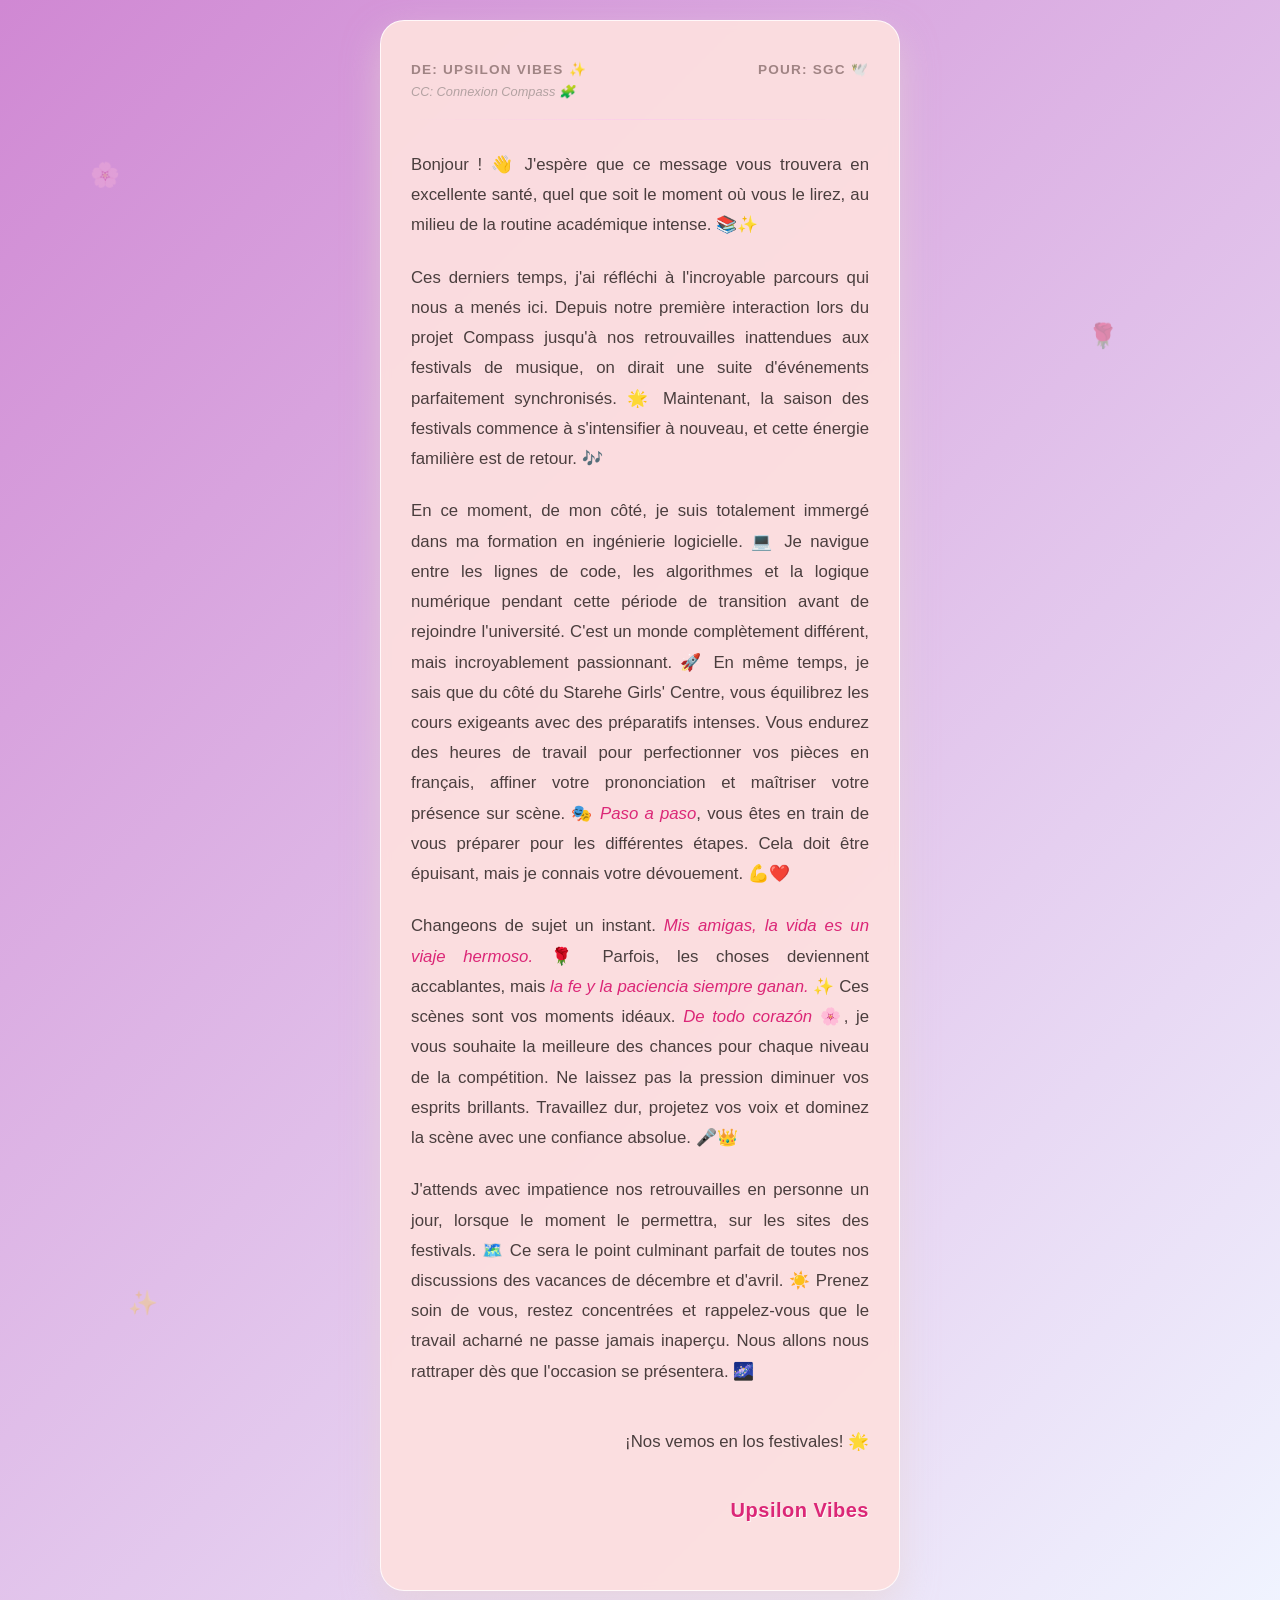
==== index.html @ d048c39b "Initial commit: Complete multi-lingual layout with custom assets" ====
<!DOCTYPE html>
<html lang="fr">
<head>
    <meta charset="UTF-8">
    <meta name="viewport" content="width=device-width, initial-scale=1.0">
    <title>Alma Luna</title>
    <link rel="stylesheet" href="styles.css">
    <link rel="icon" href="https://fav.farm/🌸">
</head>
<body>

    <div class="floating-flower" id="flower-top-left">🌸</div>
    <div class="floating-flower" id="flower-bottom-left">✨</div>
    <div class="floating-flower" id="flower-mid-right">🌹</div>

    <div class="letter-container">
        <div class="header-tags">
            <span>De: Upsilon Vibes ✨</span>
            <span>Pour: SGC 🕊️</span>
        </div>
        <div class="cc-tag">CC: Connexion Compass 🧩</div>
        
        <hr>

        <article class="french-letter">
            <p>Bonjour ! 👋 J'espère que ce message vous trouvera en excellente santé, quel que soit le moment où vous le lirez, au milieu de la routine académique intense. 📚✨</p>
            
            <p>Ces derniers temps, j'ai réfléchi à l'incroyable parcours qui nous a menés ici. Depuis notre première interaction lors du projet Compass jusqu'à nos retrouvailles inattendues aux festivals de musique, on dirait une suite d'événements parfaitement synchronisés. 🌟 Maintenant, la saison des <a href="index-v2.html" class="secret-link">festivals</a> commence à s'intensifier à nouveau, et cette énergie familière est de retour. 🎶</p>
            
            <p>En ce moment, de mon côté, je suis totalement immergé dans ma formation en ingénierie logicielle. 💻 Je navigue entre les lignes de code, les algorithmes et la logique numérique pendant cette période de transition avant de rejoindre l'université. C'est un monde complètement différent, mais incroyablement passionnant. 🚀 En même temps, je sais que du côté du Starehe Girls' Centre, vous équilibrez les cours exigeants avec des préparatifs intenses. Vous endurez des heures de travail pour perfectionner vos pièces en français, affiner votre prononciation et maîtriser votre présence sur scène. 🎭 <em>Paso a paso</em>, vous êtes en train de vous préparer pour les différentes étapes. Cela doit être épuisant, mais je connais votre dévouement. 💪❤️</p>
            
            <p>Changeons de sujet un instant. <em>Mis amigas, la vida es un viaje hermoso.</em> 🌹 Parfois, les choses deviennent accablantes, mais <em>la fe y la paciencia siempre ganan.</em> ✨ Ces scènes sont vos moments idéaux. <em>De todo corazón</em> 🌸, je vous souhaite la meilleure des chances pour chaque niveau de la compétition. Ne laissez pas la pression diminuer vos esprits brillants. Travaillez dur, projetez vos voix et dominez la scène avec une confiance absolue. 🎤👑</p>
            
            <p>J'attends avec impatience nos retrouvailles en personne un jour, lorsque le moment le permettra, sur les sites des festivals. 🗺️ Ce sera le point culminant parfait de toutes nos discussions des vacances de décembre et d'avril. ☀️ Prenez soin de vous, restez concentrées et rappelez-vous que le travail acharné ne passe jamais inaperçu. Nous allons nous rattraper dès que l'occasion se présentera. 🌌</p>
            
            <p class="signature">¡Nos vemos en los festivales! 🌟<br><br><strong>Upsilon Vibes</strong></p>
        </article>
    </div>

</body>
</html>
---- styles.css ----
/* ==========================================================================
   Base Clean Slate / Reinicialización de base
   ========================================================================== */
* {
    box-sizing: border-box;
    margin: 0;
    padding: 0;
}

body {
    /* Romantic pastel canvas gradient */
    background: linear-gradient(135deg, #d088d3 0%, #f0f4ff 100%);
    font-family: 'Segoe UI', Roboto, Helvetica, Arial, sans-serif;
    display: flex;
    justify-content: center;
    align-items: center;
    min-height: 100vh;
    padding: 20px;
    overflow-x: hidden;
    position: relative;
}

/* ==========================================================================
   Ambient Floating Particles / Elementos flotantes de fondo
   ========================================================================== */
.floating-flower {
    position: absolute;
    font-size: 1.5rem;
    opacity: 0.3;
    animation: floatAnim 6s ease-in-out infinite;
    user-select: none;
    pointer-events: none;
}

/* Individual node settings instead of inline CSS configurations */
#flower-top-left {
    top: 10%;
    left: 7%;
}

#flower-bottom-left {
    top: 80%;
    left: 10%;
    animation-delay: 2s;
}

#flower-mid-right {
    top: 20%;
    left: 85%;
    animation-delay: 4s;
}

@keyframes floatAnim {
    0%, 100% { transform: translateY(0) rotate(0deg); }
    50% { transform: translateY(-15px) rotate(10deg); }
}

/* ==========================================================================
   Letter Presentation Container / Estructura del pergamino digital
   ========================================================================== */
.letter-container {
    background-color: rgba(252, 223, 223, 0.95);
    width: 100%;
    max-width: 520px;
    padding: 40px 30px;
    border-radius: 24px;
    box-shadow: 0 15px 35px rgba(230, 210, 210, 0.6);
    border: 1px solid rgba(255, 255, 255, 0.8);
    position: relative;
    backdrop-filter: blur(5px);
}

/* ==========================================================================
   Headers and Metadata Meta / Encabezados y etiquetas descriptivas
   ========================================================================== */
.header-tags {
    display: flex;
    justify-content: space-between;
    font-size: 0.85rem;
    color: #a08484; /* Soft elegant rose gold color tint */
    font-weight: 700;
    text-transform: uppercase;
    letter-spacing: 1.2px;
    margin-bottom: 12px;
}

.cc-tag {
    font-size: 0.8rem;
    color: #b3a2a2;
    margin-top: -5px;
    margin-bottom: 20px;
    font-style: italic;
}

hr {
    border: 0;
    height: 1px;
    background: linear-gradient(to right, transparent, #fbcfe8, transparent);
    margin-bottom: 30px;
}

/* ==========================================================================
   Letter Typography Body / Estilo y formato tipográfico del texto
   ========================================================================== */
.french-letter p {
    color: #4a3e3e; /* Warm espresso tone instead of generic cold black */
    font-size: 1.05rem;
    line-height: 1.8;
    margin-bottom: 22px;
    text-align: justify;
}

/* Highlighting emphasis blocks for the embedded Spanish expressions */
.french-letter em {
    font-style: italic;
    color: #db2777; /* Deep vivid rose focus accent color */
    font-weight: 500;
}

/* Stealth anchor configuration pointing to the translation file */
.secret-link {
    color: #4a3e3e;
    text-decoration: none;
    cursor: default;
    border-bottom: 1px dashed transparent;
    transition: all 0.3s ease;
}

.secret-link:hover {
    color: #db2777;
    border-bottom: 1px dashed #db2777;
    cursor: pointer;
}

/* ==========================================================================
   Closing Footnotes / Firma y cierre de la página
   ========================================================================== */
.signature {
    margin-top: 40px;
    font-size: 1.1rem;
    color: #4a3e3e;
    text-align: right !important;
}

.signature strong {
    font-size: 1.25rem;
    color: #db2777;
    font-weight: 700;
    letter-spacing: 0.5px;
    display: inline-block;
    margin-top: 5px;
    text-shadow: 1px 1px 0px rgba(255, 255, 255, 0.8);
}

/* ==========================================================================
   Mobile Optimization Constraints / Ajustes responsivos para smartphones
   ========================================================================== */
@media (max-width: 480px) {
    .letter-container {
        padding: 30px 20px;
        border-radius: 20px;
    }
    .french-letter p {
        font-size: 1rem;
        line-height: 1.7;
    }
}
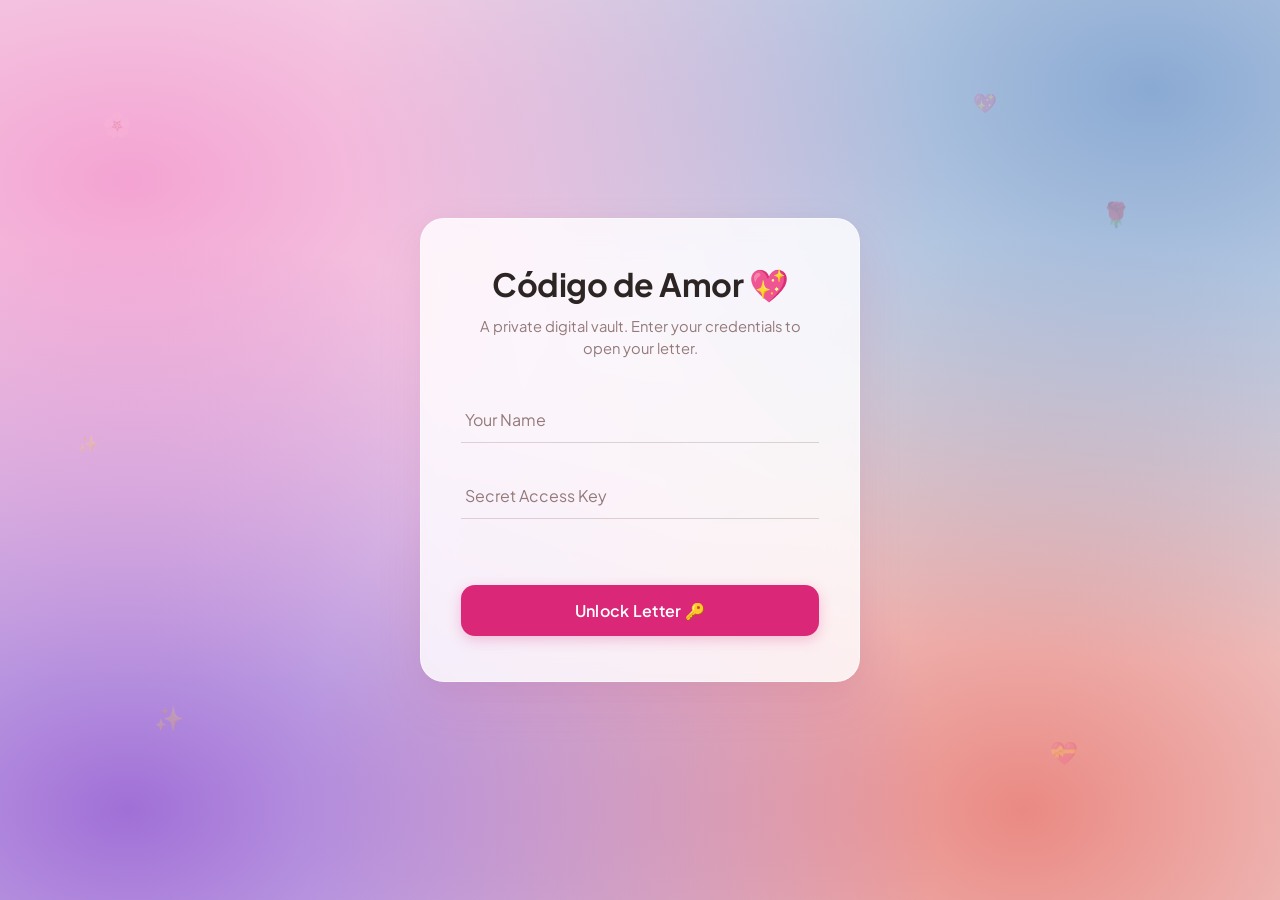
==== commit c0d88dd7: "feat:secure multi-vault mailbox architecture complete with the first letters" ====
--- a/index.html
+++ b/index.html
@@ -1,41 +1,75 @@
 <!DOCTYPE html>
-<html lang="fr">
+<html lang="en">
 <head>
     <meta charset="UTF-8">
     <meta name="viewport" content="width=device-width, initial-scale=1.0">
-    <title>Alma Luna</title>
+    <title>Solo Para Ti 🕊️</title>
+    <link rel="icon" href="https://fav.farm/💌">
     <link rel="stylesheet" href="styles.css">
-    <link rel="icon" href="https://fav.farm/🌸">
 </head>
 <body>
 
-    <div class="floating-flower" id="flower-top-left">🌸</div>
-    <div class="floating-flower" id="flower-bottom-left">✨</div>
-    <div class="floating-flower" id="flower-mid-right">🌹</div>
+    <div class="floating-particle" id="p1">🌸</div>
+    <div class="floating-particle" id="p2">✨</div>
+    <div class="floating-particle" id="p3">🌹</div>
+    <div class="floating-particle" id="p4">💖</div>
+    <div class="floating-particle" id="p5">💝</div>
+    <div class="floating-particle" id="p6">✨</div>
 
-    <div class="letter-container">
-        <div class="header-tags">
-            <span>De: Upsilon Vibes ✨</span>
-            <span>Pour: SGC 🕊️</span>
-        </div>
-        <div class="cc-tag">CC: Connexion Compass 🧩</div>
+    <div class="card-container" id="gatekeeper-card">
+        <h1 class="landing-title">Código de Amor 💖</h1>
+        <p class="landing-subtitle">A private digital vault. Enter your credentials to open your letter.</p>
         
-        <hr>
+        <form id="vault-form" onsubmit="unlockVault(event)">
+            <div class="input-group">
+                <input type="text" id="recipient-name" required autocomplete="off">
+                <label>Your Name</label>
+            </div>
+            
+            <div class="input-group">
+                <input type="password" id="secret-key" required autocomplete="off">
+                <label>Secret Access Key</label>
+            </div>
 
-        <article class="french-letter">
-            <p>Bonjour ! 👋 J'espère que ce message vous trouvera en excellente santé, quel que soit le moment où vous le lirez, au milieu de la routine académique intense. 📚✨</p>
-            
-            <p>Ces derniers temps, j'ai réfléchi à l'incroyable parcours qui nous a menés ici. Depuis notre première interaction lors du projet Compass jusqu'à nos retrouvailles inattendues aux festivals de musique, on dirait une suite d'événements parfaitement synchronisés. 🌟 Maintenant, la saison des <a href="index-v2.html" class="secret-link">festivals</a> commence à s'intensifier à nouveau, et cette énergie familière est de retour. 🎶</p>
-            
-            <p>En ce moment, de mon côté, je suis totalement immergé dans ma formation en ingénierie logicielle. 💻 Je navigue entre les lignes de code, les algorithmes et la logique numérique pendant cette période de transition avant de rejoindre l'université. C'est un monde complètement différent, mais incroyablement passionnant. 🚀 En même temps, je sais que du côté du Starehe Girls' Centre, vous équilibrez les cours exigeants avec des préparatifs intenses. Vous endurez des heures de travail pour perfectionner vos pièces en français, affiner votre prononciation et maîtriser votre présence sur scène. 🎭 <em>Paso a paso</em>, vous êtes en train de vous préparer pour les différentes étapes. Cela doit être épuisant, mais je connais votre dévouement. 💪❤️</p>
-            
-            <p>Changeons de sujet un instant. <em>Mis amigas, la vida es un viaje hermoso.</em> 🌹 Parfois, les choses deviennent accablantes, mais <em>la fe y la paciencia siempre ganan.</em> ✨ Ces scènes sont vos moments idéaux. <em>De todo corazón</em> 🌸, je vous souhaite la meilleure des chances pour chaque niveau de la compétition. Ne laissez pas la pression diminuer vos esprits brillants. Travaillez dur, projetez vos voix et dominez la scène avec une confiance absolue. 🎤👑</p>
-            
-            <p>J'attends avec impatience nos retrouvailles en personne un jour, lorsque le moment le permettra, sur les sites des festivals. 🗺️ Ce sera le point culminant parfait de toutes nos discussions des vacances de décembre et d'avril. ☀️ Prenez soin de vous, restez concentrées et rappelez-vous que le travail acharné ne passe jamais inaperçu. Nous allons nous rattraper dès que l'occasion se présentera. 🌌</p>
-            
-            <p class="signature">¡Nos vemos en los festivales! 🌟<br><br><strong>Upsilon Vibes</strong></p>
-        </article>
+            <p class="error-message" id="gate-error"></p>
+
+            <button type="submit" class="unlock-btn" id="submit-btn">Unlock Letter 🔑</button>
+        </form>
     </div>
 
+    <!-- PHASE 2: The Timeline Mailbox (Letter Selection - New!) -->
+    <div class="card-container hidden" id="selection-card">
+    <div class="mailbox-header">
+        <h2 class="timeline-title">Your Secure Mailbox 🕊️</h2>
+        <button class="logout-btn" onclick="logoutVault()">Lock Mailbox 🔒</button>
+    </div>
+    <p class="timeline-subtitle">Select a manuscript from your digital timeline to read it.</p>
+    
+    <div class="timeline-list" id="timeline-list">
+        </div>
+</div>
+
+    <!-- PHASE 3: The Adaptive Letter Canvas (Reading Room) -->
+    <div class="card-container hidden" id="letter-card">
+    <button class="back-btn" onclick="backToMailbox()">← Back to Mailbox</button>
+    
+    <div class="header-tags">
+        <span>De: Upsilon Vibes ✨</span>
+        <span id="recipient-tag">Para: ... 🕊️</span>
+    </div>
+    <div class="cc-tag" id="cc-tag">CC: ... 🧩</div>
+    
+    <hr class="divider">
+
+    <div id="media-attachment-box"></div>
+
+    <div id="gallery-hook"></div>
+
+    <article class="letter-body" id="letter-content"></article>
+    <div id="reply-hook"></div>
+</div>
+
+    <!-- Core Script Engine -->
+    <script src="router.js"></script>
 </body>
 </html>
--- a/styles.css
+++ b/styles.css
@@ -1,6 +1,20 @@
 /* ==========================================================================
-   Base Clean Slate / Reinicialización de base
+   Design System Setup & Imports
    ========================================================================== */
+@import url('https://fonts.googleapis.com/css2?family=Plus+Jakarta+Sans:wght@300;400;500;600;700&display=swap');
+
+:root {
+    --primary-rose: #db2777;
+    --primary-rose-hover: #be185d;
+    --espresso-text: #2d2424;     /* Darker for beautiful contrast & accessibility */
+    --rose-gold: #947a7a;         /* Soft, muted midtone */
+    --soft-border: rgba(255, 255, 255, 0.45);
+    --glass-bg: rgba(255, 255, 255, 0.82); /* Highly polished translucent glass */
+    
+    /* Animation Timing */
+    --spring-easing: cubic-bezier(0.175, 0.885, 0.32, 1.15);
+}
+
 * {
     box-sizing: border-box;
     margin: 0;
@@ -8,160 +22,657 @@
 }
 
 body {
-    /* Romantic pastel canvas gradient */
-    background: linear-gradient(135deg, #d088d3 0%, #f0f4ff 100%);
-    font-family: 'Segoe UI', Roboto, Helvetica, Arial, sans-serif;
+    /* High-end ambient mesh background using layered glowing gradients */
+    background-color: #f3f4f6;
+    background-image: 
+        radial-gradient(at 10% 20%, rgba(245, 109, 186, 0.6) 0px, transparent 50%),
+        radial-gradient(at 90% 10%, rgba(94, 138, 196, 0.7) 0px, transparent 50%),
+        radial-gradient(at 10% 90%, rgba(106, 23, 194, 0.6) 0px, transparent 50%),
+        radial-gradient(at 80% 90%, rgba(226, 32, 18, 0.5) 0px, transparent 50%);
+    
+    font-family: 'Plus Jakarta Sans', system-ui, -apple-system, sans-serif;
     display: flex;
     justify-content: center;
     align-items: center;
     min-height: 100vh;
-    padding: 20px;
-    overflow-x: hidden;
+    padding: 24px;
+    overflow-y: auto;
     position: relative;
 }
 
 /* ==========================================================================
-   Ambient Floating Particles / Elementos flotantes de fondo
+   Ambient Floating System (Subtle & Elegant)
    ========================================================================== */
-.floating-flower {
+.floating-particle {
     position: absolute;
     font-size: 1.5rem;
-    opacity: 0.3;
-    animation: floatAnim 6s ease-in-out infinite;
+    opacity: 0.22; /* Softened so it sits purely in the background */
+    animation: floatAnim 8s ease-in-out infinite;
     user-select: none;
     pointer-events: none;
-}
-
-/* Individual node settings instead of inline CSS configurations */
-#flower-top-left {
-    top: 10%;
-    left: 7%;
-}
-
-#flower-bottom-left {
-    top: 80%;
-    left: 10%;
-    animation-delay: 2s;
-}
-
-#flower-mid-right {
-    top: 20%;
-    left: 85%;
-    animation-delay: 4s;
-}
+    filter: drop-shadow(0 4px 6px rgba(0,0,0,0.02));
+}
+
+#p1 { top: 12%; left: 8%; animation-duration: 9s; }
+#p2 { top: 78%; left: 12%; animation-duration: 11s; animation-delay: 1s; }
+#p3 { top: 22%; left: 86%; animation-duration: 10s; animation-delay: 1.5s; }
+#p4 { top: 10%; left: 76%; font-size: 1.2rem; animation-duration: 8s; animation-delay: 2.5s; }
+#p5 { top: 82%; left: 82%; font-size: 1.4rem; animation-duration: 12s; animation-delay: 0.5s; }
+#p6 { top: 48%; left: 6%; font-size: 1.1rem; animation-duration: 9s; animation-delay: 3s; }
 
 @keyframes floatAnim {
-    0%, 100% { transform: translateY(0) rotate(0deg); }
-    50% { transform: translateY(-15px) rotate(10deg); }
+    0%, 100% { transform: translateY(0) translateX(0) rotate(0deg); }
+    50% { transform: translateY(-15px) translateX(8px) rotate(8deg); }
 }
 
 /* ==========================================================================
-   Letter Presentation Container / Estructura del pergamino digital
+   Unified Glassmorphism Card System
    ========================================================================== */
-.letter-container {
-    background-color: rgba(252, 223, 223, 0.95);
+.card-container {
+    background: var(--glass-bg);
     width: 100%;
-    max-width: 520px;
-    padding: 40px 30px;
+    max-width: 440px; /* Snugger layout specifically optimized for inputs */
+    padding: 45px 40px;
     border-radius: 24px;
-    box-shadow: 0 15px 35px rgba(230, 210, 210, 0.6);
+    border: 1px solid var(--soft-border);
+    backdrop-filter: blur(16px) saturate(120%);
+    -webkit-backdrop-filter: blur(16px) saturate(120%);
+    
+    /* Clean physical elevation shadows */
+    box-shadow: 
+        0 4px 30px rgba(0, 0, 0, 0.03),
+        0 20px 50px rgba(219, 39, 119, 0.08);
+        
+    transition: 
+        transform 0.5s var(--spring-easing), 
+        opacity 0.4s ease, 
+        box-shadow 0.4s ease;
+    position: relative;
+    z-index: 10;
+}
+
+.card-container:hover {
+    box-shadow: 
+        0 4px 30px rgba(0, 0, 0, 0.03),
+        0 30px 60px rgba(219, 39, 119, 0.12);
+}
+
+.hidden {
+    display: none !important;
+    opacity: 0;
+    transform: scale(0.96) translateY(8px);
+}
+
+/* ==========================================================================
+   Landing Gate Interface Details
+   ========================================================================== */
+.landing-title {
+    color: var(--espresso-text);
+    font-size: 2rem;
+    font-weight: 700;
+    text-align: center;
+    margin-bottom: 10px;
+    letter-spacing: -0.5px;
+}
+
+.landing-subtitle {
+    color: var(--rose-gold);
+    font-size: 0.92rem;
+    font-weight: 400;
+    text-align: center;
+    margin-bottom: 38px;
+    line-height: 1.50;
+    padding: 0 10px;
+}
+
+/* Floating Label Interactive Input Groups */
+.input-group {
+    position: relative;
+    margin-bottom: 30px;
+}
+
+.input-group input {
+    width: 100%;
+    padding: 12px 4px;
+    font-family: inherit;
+    font-size: 1rem;
+    font-weight: 500;
+    color: var(--espresso-text);
+    border: none;
+    border-bottom: 1.5px solid rgba(148, 122, 122, 0.3);
+    background: transparent;
+    outline: none;
+    transition: border-color 0.25s ease;
+}
+
+.input-group label {
+    position: absolute;
+    top: 12px;
+    left: 4px;
+    font-size: 1rem;
+    color: var(--rose-gold);
+    pointer-events: none;
+    transition: 0.2s cubic-bezier(0.25, 0.8, 0.25, 1) all;
+}
+
+/* Perfecting floating states */
+.input-group input:focus ~ label,
+.input-group input:valid ~ label {
+    top: -14px;
+    left: 2px;
+    font-size: 0.82rem;
+    color: var(--primary-rose);
+    font-weight: 700;
+}
+
+.input-group input:focus {
+    border-bottom: 1.5px solid var(--primary-rose);
+}
+
+/* Buttons and Dynamic Alerts */
+.unlock-btn {
+    width: 100%;
+    padding: 15px;
+    background: var(--primary-rose);
+    color: #ffffff;
+    border: none;
+    border-radius: 14px;
+    font-family: inherit;
+    font-size: 1rem;
+    font-weight: 600;
+    letter-spacing: 0.3px;
+    cursor: pointer;
+    box-shadow: 0 4px 14px rgba(219, 39, 119, 0.25);
+    transition: background 0.2s ease, transform 0.2s ease, box-shadow 0.2s ease;
+}
+
+.unlock-btn:hover {
+    background: var(--primary-rose-hover);
+    transform: translateY(-1px);
+    box-shadow: 0 6px 20px rgba(219, 39, 119, 0.35);
+}
+
+.unlock-btn:active {
+    transform: translateY(1px);
+}
+
+.error-message {
+    color: #e11d48;
+    font-size: 0.85rem;
+    text-align: center;
+    margin-bottom: 18px;
+    min-height: 18px;
+    font-weight: 600;
+}
+
+/* Enhanced Feedback Shake */
+.shake {
+    animation: shakeAnim 0.35s ease-in-out;
+}
+
+@keyframes shakeAnim {
+    0%, 100% { transform: translateX(0); }
+    15%, 45%, 75% { transform: translateX(-6px); }
+    30%, 60%, 90% { transform: translateX(6px); }
+}
+
+/* ==========================================================================
+   PHASE 2: Timeline Selection View Design
+   ========================================================================== */
+#selection-card {
+    max-width: 480px;
+    padding: 45px 30px;
+}
+
+.timeline-title {
+    color: var(--espresso-text);
+    font-size: 1.65rem;
+    font-weight: 700;
+    text-align: center;
+    margin-bottom: 6px;
+    letter-spacing: -0.3px;
+}
+
+.timeline-subtitle {
+    color: var(--rose-gold);
+    font-size: 0.88rem;
+    text-align: center;
+    margin-bottom: 35px;
+}
+
+/* Timeline List Container */
+.timeline-list {
+    display: flex;
+    flex-direction: column;
+    gap: 16px;
+    max-height: 380px; /* Limits size and gracefully allows scrolling if you have 10+ letters */
+    overflow-y: auto;
+    padding-right: 6px;
+}
+
+/* Custom Scrollbar for a luxurious feel */
+.timeline-list::-webkit-scrollbar {
+    width: 4px;
+}
+.timeline-list::-webkit-scrollbar-thumb {
+    background: rgba(219, 39, 119, 0.2);
+    border-radius: 10px;
+}
+
+/* Individual Interactive Letter Row Item */
+.timeline-item {
+    position: relative;
+    display: flex;
+    justify-content: space-between;
+    align-items: center;
+    padding: 18px 24px;
+    background: rgba(255, 255, 255, 0.65);
     border: 1px solid rgba(255, 255, 255, 0.8);
+    border-radius: 16px;
+    cursor: pointer;
+    overflow: hidden;
+    transition: transform 0.3s var(--spring-easing), background 0.3s ease, border-color 0.3s ease, box-shadow 0.3s ease;
+}
+
+.timeline-item:hover {
+    background: #ffffff;
+    border-color: rgba(219, 39, 119, 0.25);
+    transform: translateY(-2px) scale(1.01);
+    box-shadow: 0 10px 20px rgba(219, 39, 119, 0.05);
+}
+/* Subtle decorative accent line mimicry for unread letters */
+.timeline-item::after {
+    content: "";
+    position: absolute;
+    bottom: 0;
+    left: 0;
+    width: 100%;
+    height: 3px;
+    background: linear-gradient(to right, #fbcfe8, #db2777, #fbcfe8);
+    opacity: 0;
+    transition: opacity 0.3s ease;
+}
+
+.timeline-item:hover::after {
+    opacity: 1;
+}
+
+/* Envelope item action click state */
+.envelope-opening {
+    animation: openFlapAnim 0.4s var(--spring-easing) forwards;
+}
+
+@keyframes openFlapAnim {
+    0% { transform: scale(1); background: #ffffff; }
+    50% { transform: scale(0.98) translateY(2px); background: #fdf2f8; }
+    100% { transform: scale(0.95) translateY(-8px); opacity: 0; }
+}
+
+/* Left-Side Meta Info block */
+.item-meta {
+    display: flex;
+    flex-direction: column;
+    gap: 4px;
+}
+
+.item-date {
+    font-size: 0.75rem;
+    font-weight: 700;
+    text-transform: uppercase;
+    color: var(--primary-rose);
+    letter-spacing: 1px;
+}
+
+.item-title {
+    font-size: 0.98rem;
+    font-weight: 600;
+    color: var(--espresso-text);
+}
+
+/* Universal Envelope/Read Status Badge Styling */
+.item-badge {
+    font-size: 0.78rem;
+    font-weight: 600;
+    padding: 4px 10px;
+    border-radius: 20px;
+    transition: all 0.2s ease;
+}
+
+/* Unopened Variant State */
+.badge-new {
+    background: #fce7f3;
+    color: var(--primary-rose);
+}
+
+/* Opened Variant State */
+.badge-opened {
+    background: #f3f4f6;
+    color: #6b7280;
+}
+
+/* Add this to your styles.css file */
+.mailbox-header {
+    display: flex;
+    justify-content: space-between;
+    align-items: center;
+    margin-bottom: 8px;
+    gap: 12px;
+}
+
+.mailbox-header .timeline-title {
+    margin-bottom: 0; /* Clear bottom margin to balance the flex row */
+    text-align: left;
+}
+
+.logout-btn {
+    background: rgba(219, 39, 119, 0.1);
+    color: var(--primary-rose);
+    border: none;
+    padding: 8px 14px;
+    border-radius: 20px;
+    font-family: inherit;
+    font-size: 0.8rem;
+    font-weight: 600;
+    cursor: pointer;
+    transition: background 0.2s ease, transform 0.2s ease;
+    white-space: nowrap;
+}
+
+.logout-btn:hover {
+    background: rgba(219, 39, 119, 0.18);
+    transform: translateY(-1px);
+}
+
+.logout-btn:active {
+    transform: translateY(1px);
+}
+
+
+
+/* ==========================================================================
+   PHASE 3: Immersive Letter Reading Room Design
+   ========================================================================== */
+@import url('https://fonts.googleapis.com/css2?family=Playfair+Display:ital,wght@0,400..700;1,400..700&display=swap');
+
+#letter-card {
+    background: linear-gradient(145deg, #fffdfa 70%, #fdf2f8 100%);
+    max-width: 580px; /* Wider canvas for comfortable, immersive reading */
+    padding: 55px 45px;
+    border-radius: 32px;
+    border: 1px solid rgba(219, 39, 119, 0.12);
+    
+    /* Luxury paper depth shadow lines */
+    box-shadow: 
+        0 30px 70px rgba(219, 39, 119, 0.12),
+        inset 0 0 40px rgba(254, 242, 242, 0.7);
+        
     position: relative;
-    backdrop-filter: blur(5px);
-}
-
-/* ==========================================================================
-   Headers and Metadata Meta / Encabezados y etiquetas descriptivas
-   ========================================================================== */
+}
+
+/* Elegant Floating Back Anchor Button */
+.back-btn {
+    background: rgba(219, 39, 119, 0.05);
+    border: 1px solid rgba(219, 39, 119, 0.08);
+    color: var(--primary-rose);
+    font-size: 0.8rem;
+    font-weight: 600;
+    padding: 6px 14px;
+    border-radius: 20px;
+    cursor: pointer;
+    margin-bottom: 35px;
+    transition: background 0.2s ease, transform 0.2s ease, color 0.2s ease;
+    display: inline-flex;
+    align-items: center;
+}
+
+.back-btn:hover {
+    background: var(--primary-rose);
+    color: #ffffff;
+    transform: translateX(-2px);
+}
+
+/* Micro Envelope Seal Ribbon Overlay Accent */
+#letter-card::before {
+    content: "🌸";
+    position: absolute;
+    top: -18px;
+    left: 50%;
+    transform: translateX(-50%);
+    font-size: 1.8rem;
+    background: #fffdfa;
+    padding: 0 12px;
+    border-radius: 50%;
+    filter: drop-shadow(0 4px 8px rgba(219, 39, 119, 0.15));
+}
+
+/* Header Meta Elements */
 .header-tags {
     display: flex;
     justify-content: space-between;
-    font-size: 0.85rem;
-    color: #a08484; /* Soft elegant rose gold color tint */
+    font-size: 0.78rem;
+    color: var(--rose-gold);
     font-weight: 700;
     text-transform: uppercase;
-    letter-spacing: 1.2px;
-    margin-bottom: 12px;
+    letter-spacing: 1.8px;
+    margin-bottom: 10px;
 }
 
 .cc-tag {
     font-size: 0.8rem;
-    color: #b3a2a2;
-    margin-top: -5px;
-    margin-bottom: 20px;
+    color: var(--rose-gold);
+    margin-top: -4px;
+    margin-bottom: 24px;
     font-style: italic;
-}
-
-hr {
+    opacity: 0.85;
+}
+
+/* Floral Line Divider Gradient */
+.divider {
     border: 0;
     height: 1px;
-    background: linear-gradient(to right, transparent, #fbcfe8, transparent);
+    background: linear-gradient(to right, transparent, rgba(219, 39, 119, 0.25), transparent);
+    margin-bottom: 35px;
+}
+
+/* High-End Literary Typography for Letter Body */
+.letter-body p {
+    font-family: 'Playfair Display', Georgia, serif;
+    color: var(--espresso-text);
+    font-size: 1.12rem; /* Slightly larger storybook font size */
+    line-height: 1.95;  /* Breathable spacing for long paragraphs */
+    margin-bottom: 28px;
+    text-align: justify;
+    letter-spacing: 0.1px;
+}
+
+/* Highlighting Multi-Lingual Emphasis Passages (French/Spanish details) */
+.letter-body em {
+    font-family: 'Playfair Display', Georgia, serif;
+    font-style: italic;
+    font-weight: 600;
+    color: var(--primary-rose);
+    background: linear-gradient(120deg, rgba(252, 231, 243, 0.4) 0%, rgba(252, 231, 243, 0.1) 100%);
+    padding: 2px 4px;
+    border-radius: 4px;
+}
+
+/* Elegant Signature Script Alignment */
+.signature {
+    font-family: 'Playfair Display', Georgia, serif;
+    font-style: italic;
+    font-size: 1.08rem;
+    margin-top: 55px;
+    border-top: 1px dashed rgba(219, 39, 119, 0.12);
+    padding-top: 24px;
+    line-height: 1.7;
+    text-align: right !important;
+}
+
+.signature strong {
+    font-family: 'Plus Jakarta Sans', sans-serif;
+    font-size: 1.15rem;
+    font-weight: 700;
+    font-style: normal;
+    letter-spacing: 1.5px;
+    text-transform: uppercase;
+    color: var(--primary-rose);
+    display: inline-block;
+    margin-top: 6px;
+}
+
+/* Media/Music Placeholder Frame */
+#media-attachment-box {
     margin-bottom: 30px;
+    border-radius: 16px;
+    overflow: hidden;
+    background: rgba(255, 255, 255, 0.4);
+    border: 1px dashed rgba(219, 39, 119, 0.15);
+    transition: border-color 0.3s ease;
+}
+
+.memory-grid {
+    display: grid;
+    grid-template-columns: repeat(2, 1fr); /* Clean twin column layout */
+    gap: 20px;
+    margin: 30px 0;
+    padding: 10px 0;
+}
+
+/* Individual Polaroid Styling Elements */
+.polaroid-card {
+    background: #ffffff;
+    padding: 12px 12px 24px 12px;
+    border-radius: 4px;
+    box-shadow: 0 8px 20px rgba(0, 0, 0, 0.06);
+    border: 1px solid rgba(0,0,0,0.03);
+    transition: transform 0.3s ease, box-shadow 0.3s ease;
+}
+
+.polaroid-card img {
+    width: 100%;
+    height: 160px;
+    object-fit: cover; /* Keeps image ratios clean without squishing */
+    border-radius: 2px;
+    border: 1px solid rgba(0,0,0,0.05);
+}
+
+/* Fun physical polaroid rotation offsets to make them look scattered naturally */
+.polaroid-card:nth-child(odd) {
+    transform: rotate(-3deg);
+}
+.polaroid-card:nth-child(even) {
+    transform: rotate(3deg);
+}
+
+.polaroid-card:hover {
+    transform: rotate(0deg) scale(1.04);
+    box-shadow: 0 15px 30px rgba(219, 39, 119, 0.12);
+    z-index: 5;
+}
+
+
+
+/* Widescreen Media Framework */
+.video-responsive-wrapper {
+    position: relative;
+    width: 100%;
+    height: 0;
+    padding-bottom: 56.25%; /* Perfect cinematic 16:9 Aspect Ratio */
+}
+
+.video-responsive-wrapper iframe {
+    position: absolute;
+    top: 0;
+    left: 0;
+    width: 100%;
+    height: 100%;
+    border: none;
+    border-radius: 12px;
+}
+
+/* Compact layout framework for the iframe track adjustments */
+.spotify-frame-style {
+    border-radius: 12px;
+    display: block;
+}
+
+/* WhatsApp Interactive Reply Button Framework */
+.reply-container {
+    display: flex;
+    justify-content: center;
+    margin: 40px 0 20px 0;
+}
+
+.whatsapp-reply-btn {
+    display: inline-flex;
+    align-items: center;
+    gap: 10px;
+    background: #25d366; /* Elegant authentic WhatsApp green */
+    color: #ffffff;
+    text-decoration: none;
+    font-family: 'Plus Jakarta Sans', sans-serif;
+    font-size: 0.9rem;
+    font-weight: 700;
+    padding: 12px 24px;
+    border-radius: 24px;
+    box-shadow: 0 8px 20px rgba(37, 211, 102, 0.25);
+    transition: transform 0.2s var(--spring-easing), box-shadow 0.2s ease, background 0.2s ease;
+}
+
+.whatsapp-reply-btn:hover {
+    background: #20ba5a;
+    transform: translateY(-2px) scale(1.02);
+    box-shadow: 0 12px 26px rgba(37, 211, 102, 0.35);
+}
+
+.whatsapp-reply-btn:active {
+    transform: translateY(1px);
 }
 
 /* ==========================================================================
-   Letter Typography Body / Estilo y formato tipográfico del texto
-   ========================================================================== */
-.french-letter p {
-    color: #4a3e3e; /* Warm espresso tone instead of generic cold black */
-    font-size: 1.05rem;
-    line-height: 1.8;
-    margin-bottom: 22px;
-    text-align: justify;
-}
-
-/* Highlighting emphasis blocks for the embedded Spanish expressions */
-.french-letter em {
-    font-style: italic;
-    color: #db2777; /* Deep vivid rose focus accent color */
-    font-weight: 500;
-}
-
-/* Stealth anchor configuration pointing to the translation file */
-.secret-link {
-    color: #4a3e3e;
-    text-decoration: none;
-    cursor: default;
-    border-bottom: 1px dashed transparent;
-    transition: all 0.3s ease;
-}
-
-.secret-link:hover {
-    color: #db2777;
-    border-bottom: 1px dashed #db2777;
-    cursor: pointer;
-}
-
-/* ==========================================================================
-   Closing Footnotes / Firma y cierre de la página
-   ========================================================================== */
-.signature {
-    margin-top: 40px;
-    font-size: 1.1rem;
-    color: #4a3e3e;
-    text-align: right !important;
-}
-
-.signature strong {
-    font-size: 1.25rem;
-    color: #db2777;
-    font-weight: 700;
-    letter-spacing: 0.5px;
-    display: inline-block;
-    margin-top: 5px;
-    text-shadow: 1px 1px 0px rgba(255, 255, 255, 0.8);
-}
-
-/* ==========================================================================
-   Mobile Optimization Constraints / Ajustes responsivos para smartphones
+   Mobile Configurations
    ========================================================================== */
 @media (max-width: 480px) {
-    .letter-container {
-        padding: 30px 20px;
-        border-radius: 20px;
-    }
-    .french-letter p {
-        font-size: 1rem;
-        line-height: 1.7;
-    }
-}
+    body {
+        padding: 16px;
+    }
+    .card-container { 
+        padding: 35px 24px; 
+        border-radius: 20px; 
+    }
+    .landing-title {
+        font-size: 1.75rem;
+    }
+    #letter-card {
+        padding: 45px 24px 35px 24px;
+        border-radius: 24px;
+    }
+    .letter-body p {
+        font-size: 1.04rem;
+        line-height: 1.85;
+        text-align: left; /* Better flow on narrow screens */
+    }
+    .header-tags {
+        flex-direction: column;
+        gap: 6px;
+    }
+   .memory-grid {
+        grid-template-columns: 1fr;
+        gap: 25px;
+    }
+    .polaroid-card img {
+        height: 200px;
+    }
+}
+
+@media (max-width: 400px) {
+    .mailbox-header {
+        flex-direction: column;
+        align-items: center;
+        text-align: center;
+    }
+    .mailbox-header .timeline-title {
+        text-align: center;
+    }
+}
+
